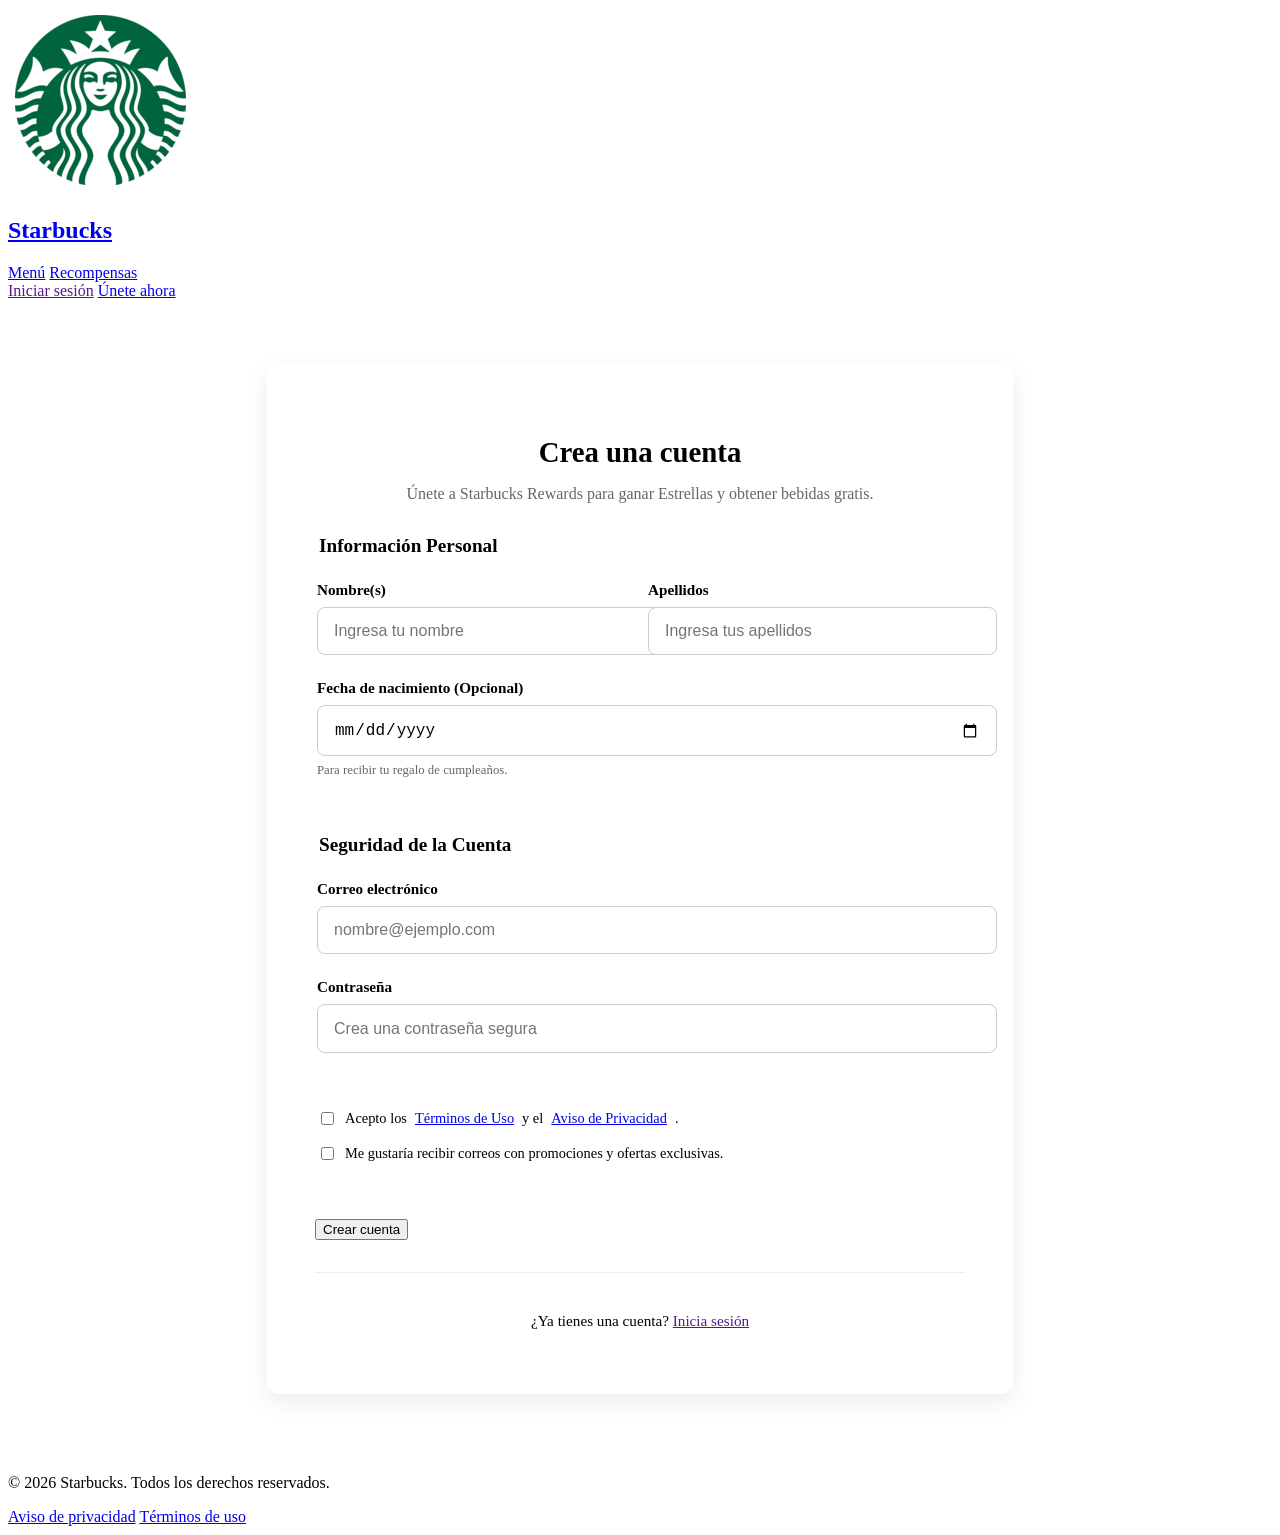
==== index.html @ a3ea51ea "Añadi Sign up, el logo en el header y los href de cada pagina" ====
<!DOCTYPE html>
<html lang="es">
<head>
    <meta charset="UTF-8">
    <meta name="viewport" content="width=device-width, initial-scale=1.0">
    <title>Crear cuenta | Starbucks Rewards</title>
    <link rel="stylesheet" href="estilos.css">
</head>
<body>
    <header class="navegacion">
        <div class="contenedor-nav">
            <div class="marca">
                <a href="index.html" class="marca-enlace">
                    <img src="imagenes/logo-starbucks.png" alt="Logo Starbucks" class="logo-nav">
                    <h2>Starbucks</h2> 
                </a>
            </div>
            <nav class="enlaces-nav">
                <a href="menu.html">Menú</a>
                <a href="rewards.html">Recompensas</a>
            </nav>
            <div class="acciones-nav">
                <a href="" class="btn-borde">Iniciar sesión</a>
                <a href="signup.html" class="btn-solido activo">Únete ahora</a>
            </div>
        </div>
    </header>

    <main>
        <section class="contenedor-login">
            <div class="tarjeta-formulario tarjeta-ancha">
                <h1>Crea una cuenta</h1>
                <p>Únete a Starbucks Rewards para ganar Estrellas y obtener bebidas gratis.</p>
                
                <form action="">
                    <fieldset class="bloque-campos">
                        <legend>Información Personal</legend>
                        
                        <div class="fila-inputs">
                            <div class="grupo-input">
                                <label for="nombre">Nombre(s)</label>
                                <input type="text" id="nombre" required placeholder="Ingresa tu nombre">
                            </div>
                            <div class="grupo-input">
                                <label for="apellidos">Apellidos</label>
                                <input type="text" id="apellidos" required placeholder="Ingresa tus apellidos">
                            </div>
                        </div>

                        <div class="grupo-input">
                            <label for="cumpleanos">Fecha de nacimiento (Opcional)</label>
                            <input type="date" id="cumpleanos">
                            <span class="texto-ayuda">Para recibir tu regalo de cumpleaños.</span>
                        </div>
                    </fieldset>

                    <fieldset class="bloque-campos">
                        <legend>Seguridad de la Cuenta</legend>

                        <div class="grupo-input">
                            <label for="email">Correo electrónico</label>
                            <input type="email" id="email" required placeholder="nombre@ejemplo.com">
                        </div>
                        
                        <div class="grupo-input">
                            <label for="password">Contraseña</label>
                            <input type="password" id="password" required placeholder="Crea una contraseña segura">
                        </div>
                    </fieldset>

                    <fieldset class="bloque-campos terminos-condiciones">
                        <div class="opciones-extra opciones-terminos">
                            <label class="casilla-verificacion">
                                <input type="checkbox" required> Acepto los <a href="#" class="enlace-texto">Términos de Uso</a> y el <a href="#" class="enlace-texto">Aviso de Privacidad</a>.
                            </label>
                            <label class="casilla-verificacion">
                                <input type="checkbox"> Me gustaría recibir correos con promociones y ofertas exclusivas.
                            </label>
                        </div>
                    </fieldset>
                    
                    <button type="submit" class="btn-solido btn-ancho">Crear cuenta</button>
                </form>

                <div class="pie-formulario">
                    <p>¿Ya tienes una cuenta? <a href="" class="enlace-texto">Inicia sesión</a></p>
                </div>
            </div>
        </section>
    </main>

    <footer class="pie-pagina">
        <div class="contenido-pie">
            <p>&copy; 2026 Starbucks. Todos los derechos reservados.</p>
            <div class="enlaces-pie">
                <a href="#">Aviso de privacidad</a>
                <a href="#">Términos de uso</a>
            </div>
        </div>
    </footer>
</body>
</html>
---- estilos.css ----
/* =========================================
   LOGIN Y REGISTRO
========================================= */
.contenedor-login {
    display: flex;
    justify-content: center;
    align-items: center;
    padding: 4rem 2rem;
    background-color: var(--fondo-claro);
    min-height: calc(100vh - 200px); 
}

.tarjeta-formulario {
    background-color: var(--blanco);
    padding: 3rem;
    border-radius: 12px;
    box-shadow: 0 8px 24px rgba(0,0,0,0.08);
    width: 100%;
    max-width: 500px;
}

.tarjeta-ancha {
    max-width: 650px;
}

.tarjeta-formulario h1 {
    font-size: 1.8rem;
    margin-bottom: 0.5rem;
    text-align: center;
    color: var(--texto-oscuro);
}

.tarjeta-formulario > p {
    text-align: center;
    color: #666;
    margin-bottom: 2rem;
}

.grupo-input {
    margin-bottom: 1.5rem;
    display: flex;
    flex-direction: column;
}

.grupo-input label {
    font-weight: 700;
    margin-bottom: 0.5rem;
    font-size: 0.95rem;
}

.grupo-input input {
    padding: 0.9rem 1rem;
    border: 1px solid #ccc;
    border-radius: 8px;
    font-size: 1rem;
    width: 100%;
}

.grupo-input input:focus {
    outline: none;
    border-color: var(--verde-principal);
    box-shadow: 0 0 0 2px rgba(0, 98, 65, 0.2);
}

.opciones-extra {
    display: flex;
    justify-content: space-between;
    align-items: center;
    margin-bottom: 2rem;
    font-size: 0.9rem;
}

.casilla-verificacion {
    display: flex;
    align-items: center;
    gap: 0.5rem;
    font-weight: normal;
    cursor: pointer;
}

.pie-formulario {
    margin-top: 2rem;
    text-align: center;
    font-size: 0.95rem;
    border-top: 1px solid #eee;
    padding-top: 1.5rem;
}

.bloque-campos {
    border: none;
    margin-bottom: 2rem;
    padding: 0;
}

.bloque-campos legend {
    font-size: 1.2rem;
    font-weight: 700;
    margin-bottom: 1rem;
    color: var(--verde-principal);
    border-bottom: 2px solid var(--verde-claro);
    width: 100%;
    padding-bottom: 0.5rem;
}

.fila-inputs {
    display: grid;
    grid-template-columns: 1fr 1fr;
    gap: 1rem;
}

.texto-ayuda {
    display: block;
    font-size: 0.8rem;
    color: #666;
    margin-top: 0.4rem;
}

.terminos-condiciones {
    margin-bottom: 1.5rem;
}

.opciones-terminos {
    flex-direction: column;
    align-items: flex-start;
    gap: 1rem;
}

@media (max-width: 600px) {
    .fila-inputs {
        grid-template-columns: 1fr;
    }
}
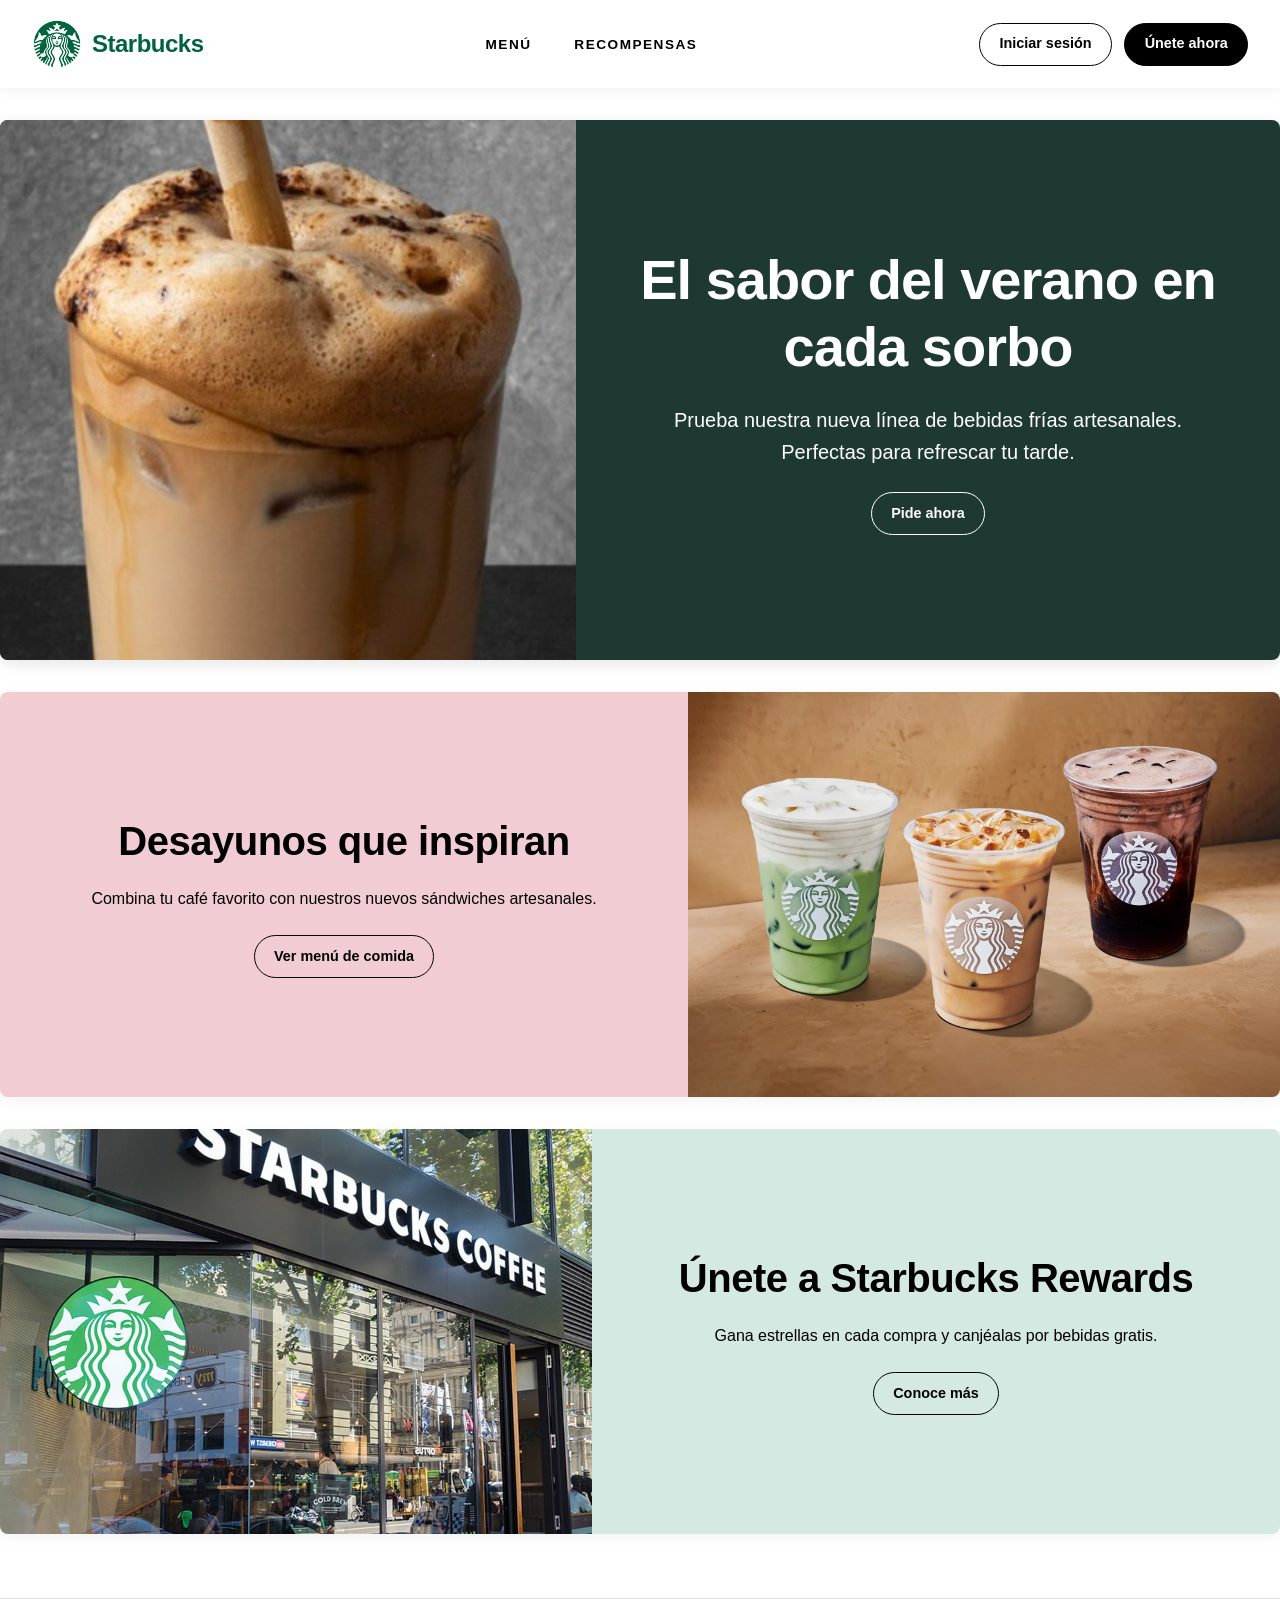
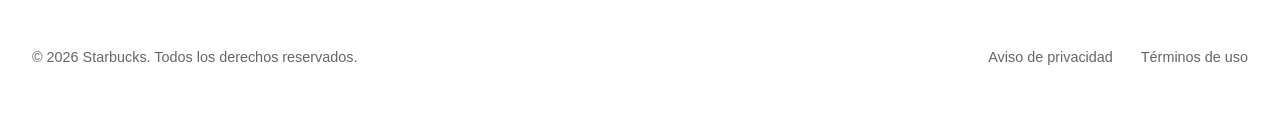
==== commit f9f37877: "Añadi index, signup y rewards" ====
--- a/index.html
+++ b/index.html
@@ -3,7 +3,7 @@
 <head>
     <meta charset="UTF-8">
     <meta name="viewport" content="width=device-width, initial-scale=1.0">
-    <title>Crear cuenta | Starbucks Rewards</title>
+    <title>Starbucks | Inicio</title>
     <link rel="stylesheet" href="estilos.css">
 </head>
 <body>
@@ -11,79 +11,52 @@
         <div class="contenedor-nav">
             <div class="marca">
                 <a href="index.html" class="marca-enlace">
-                    <img src="imagenes/logo-starbucks.png" alt="Logo Starbucks" class="logo-nav">
-                    <h2>Starbucks</h2> 
-                </a>
+                <img src="imagenes/logo-starbucks.png" alt="Logo Starbucks" class="logo-nav">
+                <h2>Starbucks</h2> </a>
             </div>
             <nav class="enlaces-nav">
-                <a href="menu.html">Menú</a>
+                <a href="">Menú</a>
                 <a href="rewards.html">Recompensas</a>
             </nav>
             <div class="acciones-nav">
                 <a href="" class="btn-borde">Iniciar sesión</a>
-                <a href="signup.html" class="btn-solido activo">Únete ahora</a>
+                <a href="signup.html" class="btn-solido">Únete ahora</a>
             </div>
         </div>
     </header>
 
     <main>
-        <section class="contenedor-login">
-            <div class="tarjeta-formulario tarjeta-ancha">
-                <h1>Crea una cuenta</h1>
-                <p>Únete a Starbucks Rewards para ganar Estrellas y obtener bebidas gratis.</p>
-                
-                <form action="">
-                    <fieldset class="bloque-campos">
-                        <legend>Información Personal</legend>
-                        
-                        <div class="fila-inputs">
-                            <div class="grupo-input">
-                                <label for="nombre">Nombre(s)</label>
-                                <input type="text" id="nombre" required placeholder="Ingresa tu nombre">
-                            </div>
-                            <div class="grupo-input">
-                                <label for="apellidos">Apellidos</label>
-                                <input type="text" id="apellidos" required placeholder="Ingresa tus apellidos">
-                            </div>
-                        </div>
+        <section class="seccion-principal">
+            <div class="imagen-principal">
+                <img src="imagenes/frappe1.jpg" alt="Frappé de Temporada" class="img-cubrir">
+            </div>
+            <div class="contenido-principal">
+                <h1>El sabor del verano en cada sorbo</h1>
+                <p>Prueba nuestra nueva línea de bebidas frías artesanales. Perfectas para refrescar tu tarde.</p>
+                <a href="menu.html" class="btn-borde-oscuro">Pide ahora</a>
+            </div>
+        </section>
 
-                        <div class="grupo-input">
-                            <label for="cumpleanos">Fecha de nacimiento (Opcional)</label>
-                            <input type="date" id="cumpleanos">
-                            <span class="texto-ayuda">Para recibir tu regalo de cumpleaños.</span>
-                        </div>
-                    </fieldset>
+        <section class="cuadricula-promo">
+            <div class="tarjeta-promo fondo-rosa">
+                <div class="texto-promo">
+                    <h2>Desayunos que inspiran</h2>
+                    <p>Combina tu café favorito con nuestros nuevos sándwiches artesanales.</p>
+                    <a href="menu.html" class="btn-borde-oscuro">Ver menú de comida</a>
+                </div>
+                <div class="imagen-promo">
+                    <img src="imagenes/frappe2.jpg" alt="Frappé de Temporada" class="img-cubrir">
+                </div>
+            </div>
 
-                    <fieldset class="bloque-campos">
-                        <legend>Seguridad de la Cuenta</legend>
-
-                        <div class="grupo-input">
-                            <label for="email">Correo electrónico</label>
-                            <input type="email" id="email" required placeholder="nombre@ejemplo.com">
-                        </div>
-                        
-                        <div class="grupo-input">
-                            <label for="password">Contraseña</label>
-                            <input type="password" id="password" required placeholder="Crea una contraseña segura">
-                        </div>
-                    </fieldset>
-
-                    <fieldset class="bloque-campos terminos-condiciones">
-                        <div class="opciones-extra opciones-terminos">
-                            <label class="casilla-verificacion">
-                                <input type="checkbox" required> Acepto los <a href="#" class="enlace-texto">Términos de Uso</a> y el <a href="#" class="enlace-texto">Aviso de Privacidad</a>.
-                            </label>
-                            <label class="casilla-verificacion">
-                                <input type="checkbox"> Me gustaría recibir correos con promociones y ofertas exclusivas.
-                            </label>
-                        </div>
-                    </fieldset>
-                    
-                    <button type="submit" class="btn-solido btn-ancho">Crear cuenta</button>
-                </form>
-
-                <div class="pie-formulario">
-                    <p>¿Ya tienes una cuenta? <a href="" class="enlace-texto">Inicia sesión</a></p>
+            <div class="tarjeta-promo fondo-verde">
+                <div class="texto-promo">
+                    <h2>Únete a Starbucks Rewards</h2>
+                    <p>Gana estrellas en cada compra y canjéalas por bebidas gratis.</p>
+                    <a href="rewards.html" class="btn-borde-oscuro">Conoce más</a>
+                </div>
+                <div class="imagen-promo">
+                    <img src="imagenes/sucursal.jpg" alt="App de Recompensas" class="img-cubrir">
                 </div>
             </div>
         </section>
--- a/estilos.css
+++ b/estilos.css
@@ -1,3 +1,349 @@
+/* =========================================
+   VARIABLES GLOBALES
+========================================= */
+:root {
+    --verde-principal: #006241;
+    --verde-oscuro: #1e3932;
+    --fondo-claro: #f2f0eb;
+    --blanco: #ffffff;
+    --texto-oscuro: #000000;
+    --rosa-claro: #f1cdd3;
+    --verde-claro: #d4e9e2;
+    --dorado: #d4e9e2;
+    --dorado-oscuro: #cba258;
+    --fondo-gris: #f9f9f9;
+}
+
+* {
+    margin: 0;
+    padding: 0;
+    box-sizing: border-box;
+    font-family: 'Helvetica Neue', Helvetica, Arial, sans-serif;
+}
+
+body {
+    background-color: var(--blanco);
+    color: var(--texto-oscuro);
+    line-height: 1.5;
+}
+
+/* =========================================
+   NAVEGACIÓN (HEADER)
+========================================= */
+.navegacion {
+    background-color: var(--blanco);
+    box-shadow: 0 4px 12px rgba(0,0,0,0.05);
+    position: sticky;
+    top: 0;
+    z-index: 100;
+}
+
+.contenedor-nav {
+    max-width: 1440px;
+    margin: 0 auto;
+    padding: 1.2rem 2rem;
+    display: flex;
+    justify-content: space-between;
+    align-items: center;
+}
+
+.marca-enlace {
+    text-decoration: none;
+    color: inherit;
+    display: flex; 
+    align-items: center; 
+    gap: 10px; 
+}
+
+.logo-nav {
+    width: 50px; 
+    height: 50px;
+    object-fit: contain; 
+}
+
+.marca h2 {
+    color: var(--verde-principal);
+    font-size: 1.5rem;
+    letter-spacing: -0.5px;
+}
+
+.marca-enlace:hover h2 {
+    opacity: 0.8;
+}
+
+.enlaces-nav a {
+    text-decoration: none;
+    color: var(--texto-oscuro);
+    font-weight: 700;
+    margin: 0 1.2rem;
+    text-transform: uppercase;
+    font-size: 0.85rem;
+    letter-spacing: 1.5px;
+}
+
+.enlaces-nav a:hover, 
+.enlaces-nav a.activo {
+    color: var(--verde-principal);
+}
+
+.acciones-nav {
+    display: flex;
+    gap: 0.8rem;
+}
+
+/* =========================================
+   BOTONES
+========================================= */
+.btn-borde, 
+.btn-solido, 
+.btn-borde-oscuro {
+    padding: 0.6rem 1.2rem;
+    border-radius: 50px;
+    text-decoration: none;
+    font-weight: 600;
+    font-size: 0.9rem;
+    display: inline-block;
+}
+
+.btn-borde {
+    border: 1px solid var(--texto-oscuro);
+    color: var(--texto-oscuro);
+}
+
+.btn-borde:hover {
+    background-color: rgba(0,0,0,0.06);
+}
+
+.btn-solido {
+    background-color: var(--texto-oscuro);
+    color: var(--blanco);
+    border: 1px solid var(--texto-oscuro);
+}
+
+.btn-solido:hover {
+    background-color: rgba(0,0,0,0.8);
+}
+
+.btn-borde-oscuro {
+    border: 1px solid var(--texto-oscuro);
+    color: var(--texto-oscuro);
+    margin-top: 1.5rem;
+}
+
+.btn-borde-oscuro:hover {
+    background-color: rgba(0,0,0,0.06);
+}
+
+.btn-ancho {
+    width: 100%;
+    padding: 1.2rem;
+    font-size: 1.1rem;
+    text-align: center;
+    cursor: pointer;
+    border-radius: 50px;
+}
+
+/* =========================================
+   IMÁGENES GENERALES
+========================================= */
+.img-cubrir {
+    width: 100%;
+    height: 100%;
+    object-fit: cover;
+    display: block;
+}
+
+/* =========================================
+   INICIO (INDEX)
+========================================= */
+.seccion-principal {
+    display: flex;
+    background-color: var(--verde-oscuro);
+    color: var(--blanco);
+    margin: 2rem auto;
+    max-width: 1400px;
+    min-height: 60vh;
+    border-radius: 8px;
+    overflow: hidden;
+    box-shadow: 0 4px 15px rgba(0,0,0,0.1);
+}
+
+.imagen-principal {
+    flex: 1;
+    display: flex;
+    padding: 0;
+}
+
+.contenido-principal {
+    flex: 1;
+    display: flex;
+    flex-direction: column;
+    justify-content: center;
+    align-items: center;
+    text-align: center;
+    padding: 4rem;
+}
+
+.contenido-principal h1 {
+    font-size: 3.5rem;
+    margin-bottom: 1.5rem;
+    line-height: 1.2;
+    letter-spacing: -1px;
+}
+
+.contenido-principal p {
+    font-size: 1.25rem;
+    line-height: 1.6;
+}
+
+.contenido-principal .btn-borde-oscuro {
+    border-color: var(--blanco);
+    color: var(--blanco);
+}
+
+.contenido-principal .btn-borde-oscuro:hover {
+    background-color: rgba(255,255,255,0.15);
+}
+
+.cuadricula-promo {
+    display: flex;
+    flex-direction: column;
+    gap: 2rem;
+    margin: 2rem auto;
+    max-width: 1400px;
+}
+
+.tarjeta-promo {
+    display: flex;
+    min-height: 45vh;
+    border-radius: 8px;
+    overflow: hidden;
+    box-shadow: 0 4px 15px rgba(0,0,0,0.05);
+}
+
+.tarjeta-promo:nth-child(even) {
+    flex-direction: row-reverse;
+}
+
+.fondo-rosa { background-color: var(--rosa-claro); }
+.fondo-verde { background-color: var(--verde-claro); }
+
+.texto-promo {
+    flex: 1;
+    display: flex;
+    flex-direction: column;
+    justify-content: center;
+    align-items: center;
+    text-align: center;
+    padding: 3rem;
+}
+
+.imagen-promo {
+    flex: 1;
+    display: flex;
+    padding: 0;
+}
+
+.texto-promo h2 {
+    font-size: 2.5rem;
+    margin-bottom: 1rem;
+    letter-spacing: -0.5px;
+}
+
+/* =========================================
+   REWARDS
+========================================= */
+.encabezado-recompensas {
+    background-color: var(--fondo-gris);
+    padding: 6rem 2rem;
+    text-align: center;
+    border-bottom: 1px solid #e1e1e1;
+}
+
+.contenido-encabezado-rec {
+    max-width: 800px;
+    margin: 0 auto;
+}
+
+.contenido-encabezado-rec h1 {
+    font-size: 3rem;
+    margin-bottom: 1.5rem;
+    color: var(--texto-oscuro);
+}
+
+.contenido-encabezado-rec p {
+    font-size: 1.2rem;
+    color: #4a4a4a;
+    margin-bottom: 2rem;
+}
+
+.subtitulo {
+    margin-top: 1rem;
+    font-size: 1rem !important;
+}
+
+.enlace-texto {
+    color: var(--verde-principal);
+    text-decoration: underline;
+}
+
+.enlace-texto:hover {
+    text-decoration: none;
+}
+
+.seccion-pasos {
+    padding: 5rem 2rem;
+    max-width: 1200px;
+    margin: 0 auto;
+}
+
+.titulo-centrado {
+    text-align: center;
+    margin-bottom: 4rem;
+}
+
+.titulo-centrado h2 {
+    font-size: 2.2rem;
+    margin-bottom: 1rem;
+}
+
+.cuadricula-pasos {
+    display: grid;
+    grid-template-columns: repeat(auto-fit, minmax(300px, 1fr));
+    gap: 3rem;
+    text-align: center;
+}
+
+.tarjeta-paso h3 {
+    margin: 1.5rem 0 1rem;
+    font-size: 1.3rem;
+}
+
+.tarjeta-paso p {
+    color: #666;
+    line-height: 1.6;
+}
+
+.marcador-imagen {
+    display: flex;
+    align-items: center;
+    justify-content: center;
+    font-weight: bold;
+    font-size: 0.9rem;
+}
+
+.fondo-dorado-claro { 
+    background-color: rgba(203, 162, 88, 0.2); 
+    color: var(--dorado-oscuro); 
+}
+
+.forma-circulo { 
+    border-radius: 50%; 
+    width: 100px; 
+    height: 100px; 
+    margin: 0 auto; 
+}
+
 /* =========================================
    LOGIN Y REGISTRO
 ========================================= */
@@ -129,4 +475,34 @@
     .fila-inputs {
         grid-template-columns: 1fr;
     }
+}
+
+/* =========================================
+   FOOTER
+========================================= */
+.pie-pagina {
+    border-top: 1px solid #e1e1e1;
+    padding: 3rem 2rem;
+    margin-top: 4rem;
+    background-color: var(--blanco);
+}
+
+.contenido-pie {
+    max-width: 1440px;
+    margin: 0 auto;
+    display: flex;
+    justify-content: space-between;
+    align-items: center;
+    font-size: 0.9rem;
+    color: #666;
+}
+
+.enlaces-pie a {
+    color: #666;
+    text-decoration: none;
+    margin-left: 1.5rem;
+}
+
+.enlaces-pie a:hover {
+    color: var(--texto-oscuro);
 }
